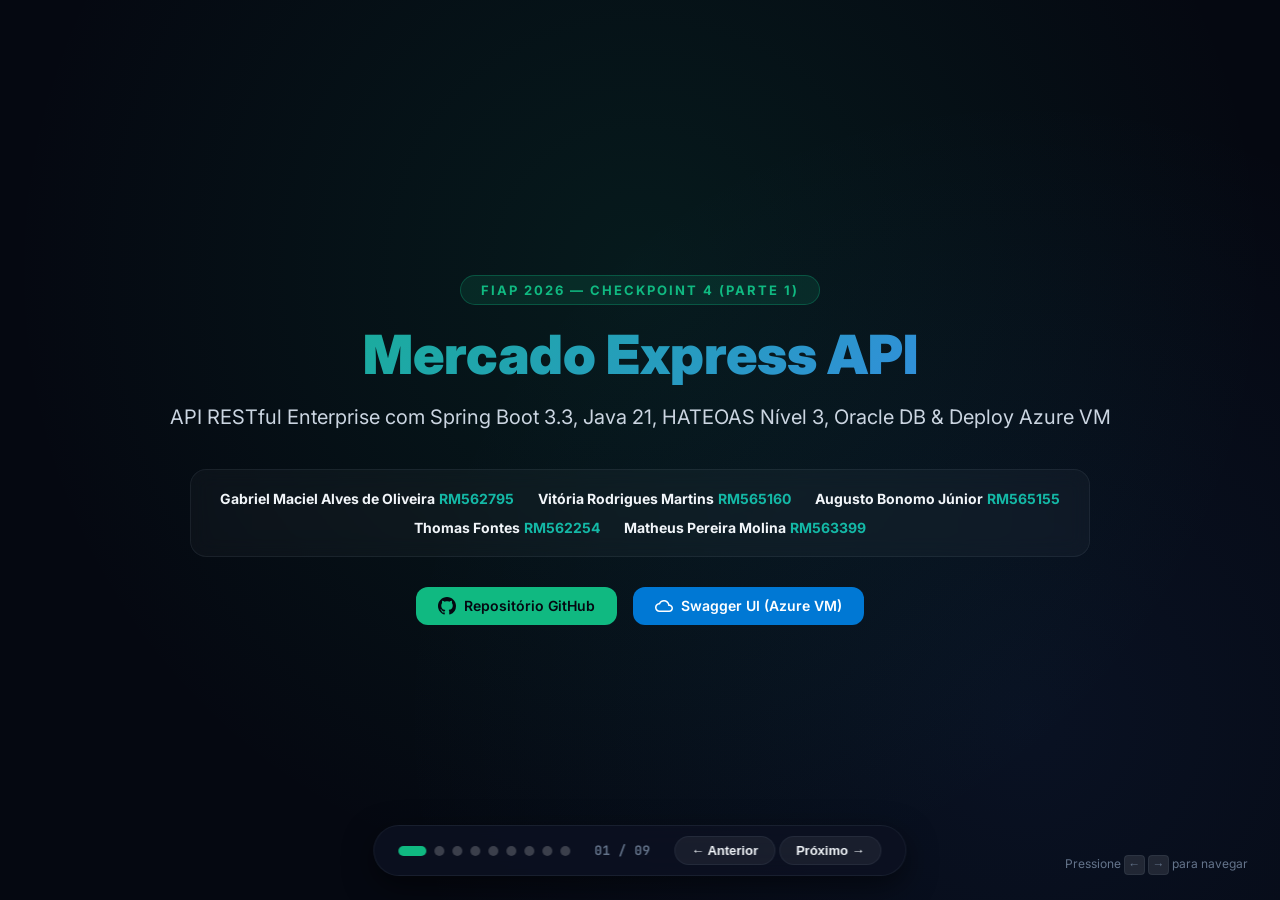
==== apresentacao-cp4.html @ 2fcf2239 "feat: adicionar site de apresentacao interativo em HTML" ====
<!DOCTYPE html>
<html lang="pt-BR">
<head>
  <meta charset="UTF-8">
  <meta name="viewport" content="width=device-width, initial-scale=1.0">
  <title>Mercado Express API — Apresentação Checkpoint 4 FIAP</title>
  <link rel="preconnect" href="https://fonts.googleapis.com">
  <link href="https://fonts.googleapis.com/css2?family=Inter:wght@300;400;500;600;700;800;900&family=JetBrains+Mono:wght@400;500;600&display=swap" rel="stylesheet">
  <style>
    *, *::before, *::after { box-sizing: border-box; margin: 0; padding: 0; }

    :root {
      --bg-primary: #050811;
      --bg-secondary: #0c1122;
      --bg-card: #121a30;
      --bg-code: #070b14;
      --text-primary: #f1f5f9;
      --text-secondary: #cbd5e1;
      --text-muted: #64748b;
      --accent-green: #10b981;
      --accent-teal: #14b8a6;
      --accent-blue: #3b82f6;
      --accent-purple: #a855f7;
      --accent-amber: #f59e0b;
      --accent-red: #ef4444;
      --gradient-brand: linear-gradient(135deg, #10b981, #3b82f6);
      --gradient-azure: linear-gradient(135deg, #0078d4, #00bcf2);
      --gradient-purple: linear-gradient(135deg, #a855f7, #ec4899);
      --border-subtle: rgba(148, 163, 184, 0.1);
      --shadow-glow: 0 0 50px rgba(16, 185, 129, 0.15);
    }

    html, body {
      width: 100%; height: 100%;
      font-family: 'Inter', -apple-system, sans-serif;
      background: var(--bg-primary);
      color: var(--text-primary);
      overflow: hidden;
    }

    .presentation {
      width: 100%; height: 100%;
      position: relative;
    }

    .slide {
      position: absolute;
      inset: 0;
      display: flex;
      flex-direction: column;
      justify-content: center;
      align-items: center;
      padding: 50px 80px;
      opacity: 0;
      transform: translateX(50px);
      transition: opacity 0.5s cubic-bezier(0.4, 0, 0.2, 1), transform 0.5s cubic-bezier(0.4, 0, 0.2, 1);
      pointer-events: none;
      overflow-y: auto;
    }

    .slide.active {
      opacity: 1;
      transform: translateX(0);
      pointer-events: all;
    }

    .slide-inner {
      max-width: 1150px;
      width: 100%;
    }

    /* ===== COVER SLIDE ===== */
    .slide-cover {
      text-align: center;
      background: radial-gradient(circle at 50% 30%, rgba(16, 185, 129, 0.1) 0%, transparent 70%),
                  radial-gradient(circle at 80% 80%, rgba(59, 130, 246, 0.08) 0%, transparent 50%);
    }

    .cover-badge {
      display: inline-block;
      padding: 6px 20px;
      border-radius: 50px;
      background: rgba(16, 185, 129, 0.12);
      border: 1px solid rgba(16, 185, 129, 0.3);
      color: var(--accent-green);
      font-size: 13px;
      font-weight: 700;
      letter-spacing: 2px;
      text-transform: uppercase;
      margin-bottom: 20px;
    }

    .cover-title {
      font-size: 54px;
      font-weight: 900;
      line-height: 1.1;
      background: var(--gradient-brand);
      -webkit-background-clip: text;
      -webkit-text-fill-color: transparent;
      margin-bottom: 16px;
    }

    .cover-subtitle {
      font-size: 20px;
      color: var(--text-secondary);
      font-weight: 400;
      line-height: 1.6;
      margin-bottom: 36px;
    }

    .cover-authors {
      display: flex;
      flex-wrap: wrap;
      justify-content: center;
      gap: 12px 24px;
      max-width: 900px;
      margin: 0 auto 30px auto;
      padding: 20px 28px;
      background: rgba(255, 255, 255, 0.03);
      border: 1px solid var(--border-subtle);
      border-radius: 16px;
      backdrop-filter: blur(10px);
    }

    .cover-author {
      font-size: 14px;
      color: var(--text-muted);
      font-weight: 500;
    }

    .cover-author strong {
      color: var(--text-primary);
    }

    .cover-author span {
      color: var(--accent-teal);
      font-weight: 700;
    }

    .cover-links {
      display: flex;
      justify-content: center;
      gap: 16px;
    }

    .btn-link {
      display: inline-flex;
      align-items: center;
      gap: 8px;
      padding: 10px 22px;
      border-radius: 12px;
      font-size: 14px;
      font-weight: 600;
      text-decoration: none;
      transition: all 0.3s ease;
    }

    .btn-primary {
      background: var(--accent-green);
      color: #050811;
    }

    .btn-primary:hover {
      box-shadow: 0 0 20px rgba(16, 185, 129, 0.4);
      transform: translateY(-2px);
    }

    .btn-azure {
      background: #0078d4;
      color: #fff;
    }

    .btn-azure:hover {
      box-shadow: 0 0 20px rgba(0, 120, 212, 0.4);
      transform: translateY(-2px);
    }

    /* ===== CONTENT SLIDES ===== */
    .section-label {
      font-size: 12px;
      font-weight: 800;
      letter-spacing: 3px;
      text-transform: uppercase;
      color: var(--accent-green);
      margin-bottom: 8px;
    }

    .slide-title {
      font-size: 34px;
      font-weight: 800;
      line-height: 1.2;
      margin-bottom: 24px;
    }

    .highlight-gradient {
      background: var(--gradient-brand);
      -webkit-background-clip: text;
      -webkit-text-fill-color: transparent;
    }

    .highlight-azure {
      background: var(--gradient-azure);
      -webkit-background-clip: text;
      -webkit-text-fill-color: transparent;
    }

    .cards-grid {
      display: grid;
      grid-template-columns: repeat(auto-fit, minmax(300px, 1fr));
      gap: 20px;
    }

    .card {
      background: var(--bg-card);
      border: 1px solid var(--border-subtle);
      border-radius: 16px;
      padding: 24px;
      transition: all 0.3s ease;
    }

    .card:hover {
      border-color: rgba(16, 185, 129, 0.3);
      transform: translateY(-4px);
      box-shadow: 0 10px 30px rgba(0, 0, 0, 0.3);
    }

    .card-icon {
      font-size: 32px;
      margin-bottom: 12px;
    }

    .card-title {
      font-size: 18px;
      font-weight: 700;
      margin-bottom: 8px;
      color: var(--text-primary);
    }

    .card-text {
      font-size: 14px;
      color: var(--text-secondary);
      line-height: 1.6;
    }

    /* Code Blocks */
    .code-container {
      background: var(--bg-code);
      border: 1px solid var(--border-subtle);
      border-radius: 12px;
      padding: 20px;
      font-family: 'JetBrains Mono', monospace;
      font-size: 13px;
      color: #94a3b8;
      overflow-x: auto;
      line-height: 1.6;
    }

    .code-keyword { color: #f43f5e; font-weight: 600; }
    .code-string { color: #10b981; }
    .code-number { color: #f59e0b; }
    .code-property { color: #38bdf8; }

    /* Tables */
    .tech-table {
      width: 100%;
      border-collapse: collapse;
      background: var(--bg-card);
      border-radius: 16px;
      overflow: hidden;
      border: 1px solid var(--border-subtle);
    }

    .tech-table th, .tech-table td {
      padding: 16px 20px;
      text-align: left;
      border-bottom: 1px solid var(--border-subtle);
      font-size: 14px;
    }

    .tech-table th {
      background: rgba(255, 255, 255, 0.04);
      color: var(--accent-green);
      font-weight: 700;
      text-transform: uppercase;
      font-size: 12px;
      letter-spacing: 1px;
    }

    .badge-method {
      padding: 4px 10px;
      border-radius: 6px;
      font-weight: 800;
      font-size: 11px;
      font-family: 'JetBrains Mono', monospace;
    }

    .get { background: rgba(59, 130, 246, 0.2); color: #60a5fa; border: 1px solid rgba(59, 130, 246, 0.4); }
    .post { background: rgba(16, 185, 129, 0.2); color: #34d399; border: 1px solid rgba(16, 185, 129, 0.4); }
    .put { background: rgba(245, 158, 11, 0.2); color: #fbbf24; border: 1px solid rgba(245, 158, 11, 0.4); }
    .patch { background: rgba(168, 85, 247, 0.2); color: #c084fc; border: 1px solid rgba(168, 85, 247, 0.4); }
    .delete { background: rgba(239, 68, 68, 0.2); color: #f87171; border: 1px solid rgba(239, 68, 68, 0.4); }

    /* Images grid */
    .img-grid {
      display: grid;
      grid-template-columns: repeat(auto-fit, minmax(320px, 1fr));
      gap: 16px;
    }

    .img-card {
      background: var(--bg-card);
      border: 1px solid var(--border-subtle);
      border-radius: 12px;
      overflow: hidden;
    }

    .img-card img {
      width: 100%;
      height: 180px;
      object-fit: cover;
      border-bottom: 1px solid var(--border-subtle);
    }

    .img-caption {
      padding: 12px 16px;
      font-size: 13px;
      font-weight: 600;
      color: var(--text-secondary);
    }

    /* Navigation Bar */
    .nav-bar {
      position: absolute;
      bottom: 24px;
      left: 50%;
      transform: translateX(-50%);
      display: flex;
      align-items: center;
      gap: 24px;
      background: rgba(12, 17, 34, 0.85);
      border: 1px solid var(--border-subtle);
      padding: 10px 24px;
      border-radius: 50px;
      backdrop-filter: blur(16px);
      box-shadow: 0 10px 30px rgba(0, 0, 0, 0.5);
      z-index: 100;
    }

    .nav-dots {
      display: flex;
      gap: 8px;
    }

    .nav-dot {
      width: 10px;
      height: 10px;
      border-radius: 50%;
      background: rgba(255, 255, 255, 0.2);
      cursor: pointer;
      transition: all 0.3s ease;
    }

    .nav-dot.active {
      background: var(--accent-green);
      width: 28px;
      border-radius: 10px;
    }

    .nav-counter {
      font-size: 13px;
      font-weight: 700;
      color: var(--text-muted);
      font-family: 'JetBrains Mono', monospace;
    }

    .nav-btn {
      background: rgba(255, 255, 255, 0.06);
      border: 1px solid var(--border-subtle);
      color: var(--text-primary);
      padding: 6px 16px;
      border-radius: 20px;
      font-size: 13px;
      font-weight: 600;
      cursor: pointer;
      transition: all 0.2s ease;
    }

    .nav-btn:hover {
      background: rgba(16, 185, 129, 0.2);
      color: var(--accent-green);
      border-color: rgba(16, 185, 129, 0.4);
    }

    .kbd-hint {
      position: absolute;
      bottom: 28px;
      right: 32px;
      font-size: 12px;
      color: var(--text-muted);
    }

    kbd {
      background: rgba(255, 255, 255, 0.1);
      padding: 2px 6px;
      border-radius: 4px;
      border: 1px solid var(--border-subtle);
      font-family: monospace;
    }
  </style>
</head>
<body>

  <div class="presentation">

    <!-- ========== SLIDE 1: CAPA ========== -->
    <div class="slide slide-cover active">
      <div class="slide-inner">
        <div class="cover-badge">FIAP 2026 — Checkpoint 4 (Parte 1)</div>
        <h1 class="cover-title">Mercado Express API</h1>
        <p class="cover-subtitle">API RESTful Enterprise com Spring Boot 3.3, Java 21, HATEOAS Nível 3, Oracle DB & Deploy Azure VM</p>
        
        <div class="cover-authors">
          <div class="cover-author"><strong>Gabriel Maciel Alves de Oliveira</strong> <span>RM562795</span></div>
          <div class="cover-author"><strong>Vitória Rodrigues Martins</strong> <span>RM565160</span></div>
          <div class="cover-author"><strong>Augusto Bonomo Júnior</strong> <span>RM565155</span></div>
          <div class="cover-author"><strong>Thomas Fontes</strong> <span>RM562254</span></div>
          <div class="cover-author"><strong>Matheus Pereira Molina</strong> <span>RM563399</span></div>
        </div>

        <div class="cover-links">
          <a href="https://github.com/Gabriel-Maciel06/CpJava4.git" target="_blank" class="btn-link btn-primary">
            <svg width="18" height="18" fill="currentColor" viewBox="0 0 24 24"><path d="M12 0C5.37 0 0 5.37 0 12c0 5.31 3.435 9.795 8.205 11.385.6.105.825-.255.825-.57 0-.285-.015-1.23-.015-2.235-3.015.555-3.795-.735-4.035-1.41-.135-.345-.72-1.41-1.23-1.695-.42-.225-1.02-.78-.015-.795.945-.015 1.62.87 1.845 1.23 1.08 1.815 2.805 1.305 3.495.99.105-.78.42-1.305.765-1.605-2.67-.3-5.46-1.335-5.46-5.925 0-1.305.465-2.385 1.23-3.225-.12-.3-.54-1.53.12-3.18 0 0 1.005-.315 3.3 1.23.96-.27 1.98-.405 3-.405s2.04.135 3 .405c2.295-1.56 3.3-1.23 3.3-1.23.66 1.65.24 2.88.12 3.18.765.84 1.23 1.905 1.23 3.225 0 4.605-2.805 5.625-5.475 5.925.435.375.81 1.095.81 2.22 0 1.605-.015 2.895-.015 3.3 0 .315.225.69.825.57A12.02 12.02 0 0024 12c0-6.63-5.37-12-12-12z"/></svg>
            Repositório GitHub
          </a>
          <a href="http://57.156.33.102:8082/swagger-ui.html" target="_blank" class="btn-link btn-azure">
            <svg width="18" height="18" fill="currentColor" viewBox="0 0 24 24"><path d="M19.35 10.04C18.67 6.59 15.64 4 12 4 9.11 4 6.6 5.64 5.35 8.04 2.34 8.36 0 10.91 0 14c0 3.31 2.69 6 6 6h13c2.76 0 5-2.24 5-5 0-2.64-2.05-4.78-4.65-4.96zM19 18H6c-2.21 0-4-1.79-4-4 0-2.05 1.53-3.76 3.56-3.97l1.07-.11.5-.95C8.08 7.14 9.94 6 12 6c2.62 0 4.88 1.86 5.39 4.43l.3 1.5 1.53.11c1.56.1 2.78 1.41 2.78 2.96 0 1.65-1.35 3-3 3z"/></svg>
            Swagger UI (Azure VM)
          </a>
        </div>
      </div>
    </div>

    <!-- ========== SLIDE 2: VISÃO GERAL ========== -->
    <div class="slide">
      <div class="slide-inner">
        <div class="section-label">01 // ESCOPO DO PROJETO</div>
        <h2 class="slide-title">Visão Geral & Requisitos <span class="highlight-gradient">Mercado Express</span></h2>
        <div class="cards-grid">
          <div class="card">
            <div class="card-icon">🛒</div>
            <div class="card-title">Domínio de Negócio</div>
            <div class="card-text">API completa de gestão de estoque para redes de mercado express de conveniência (produtos de limpeza, hortifruti, vestuário, brinquedos e alimentos).</div>
          </div>
          <div class="card">
            <div class="card-icon">⚡</div>
            <div class="card-title">Porta Obrigatória & Servidor</div>
            <div class="card-text">Servidor web Tomcat configurado na porta <strong>8082</strong> (<span class="inline-code">server.port=8082</span>) atendendo todas as chamadas HTTP.</div>
          </div>
          <div class="card">
            <div class="card-icon">🎯</div>
            <div class="card-title">Operações CRUD Completas</div>
            <div class="card-text">Endpoints em <span class="inline-code">/mercado</span> contemplando todas as operações: Create (POST), Read (GET), Update (PUT/PATCH) e Delete (DELETE).</div>
          </div>
        </div>
      </div>
    </div>

    <!-- ========== SLIDE 3: TECNOLOGIAS ========== -->
    <div class="slide">
      <div class="slide-inner">
        <div class="section-label">02 // STACK TECNOLÓGICA</div>
        <h2 class="slide-title">Ecossistema Spring & <span class="highlight-gradient">Engenharia Java 21</span></h2>
        <table class="tech-table">
          <thead>
            <tr>
              <th>Tecnologia / Framework</th>
              <th>Versão</th>
              <th>Papel na Arquitetura</th>
            </tr>
          </thead>
          <tbody>
            <tr>
              <td><strong>Java LTS</strong></td>
              <td><span class="badge-method get">21.0</span></td>
              <td>Linguagem base com recursos modernos de produtividade.</td>
            </tr>
            <tr>
              <td><strong>Spring Boot (Maven)</strong></td>
              <td><span class="badge-method post">3.3.4</span></td>
              <td>Framework base para rápida inicialização de microsserviços.</td>
            </tr>
            <tr>
              <td><strong>Spring HATEOAS</strong></td>
              <td><span class="badge-method put">RepresentationModel</span></td>
              <td>Suporte a Hipermídia e Nível 3 de Maturidade RESTful.</td>
            </tr>
            <tr>
              <td><strong>Lombok</strong></td>
              <td><span class="badge-method patch">1.18.46</span></td>
              <td>Injeção declarativa de Getters, Setters, Builders e Construtores.</td>
            </tr>
            <tr>
              <td><strong>Oracle Data JPA / H2</strong></td>
              <td><span class="badge-method get">OJDBC11</span></td>
              <td>Mapeamento objeto-relacional com fallback transparente para H2.</td>
            </tr>
            <tr>
              <td><strong>OpenAPI / Swagger UI</strong></td>
              <td><span class="badge-method delete">v3.0</span></td>
              <td>Documentação interativa e testes de endpoints no navegador.</td>
            </tr>
          </tbody>
        </table>
      </div>
    </div>

    <!-- ========== SLIDE 4: HATEOAS MATURIDADE NÍVEL 3 ========== -->
    <div class="slide">
      <div class="slide-inner">
        <div class="section-label">03 // MATURIDADE REST</div>
        <h2 class="slide-title">HATEOAS Nível 3 com <span class="highlight-gradient">MercadoModelAssembler</span></h2>
        <div class="cards-grid">
          <div class="card">
            <div class="card-icon">🏛️</div>
            <div class="card-title">Arquitetura Limpa (Clean Code)</div>
            <div class="card-text">A lógica de geração dos links hipermídia foi 100% desacoplada da camada de serviço e isolada na classe dedicada <span class="inline-code">MercadoModelAssembler</span>.</div>
          </div>
          <div class="card">
            <div class="card-icon">🔗</div>
            <div class="card-title">Hiperlinks Dinâmicos (_links)</div>
            <div class="card-text">Cada produto retornado contém os links RESTful: <span class="inline-code">self</span>, <span class="inline-code">todos-produtos</span>, <span class="inline-code">atualizar</span>, <span class="inline-code">atualizar-parcial</span> e <span class="inline-code">deletar</span>.</div>
          </div>
        </div>
      </div>
    </div>

    <!-- ========== SLIDE 5: MODELO E BANCO ORACLE ========== -->
    <div class="slide">
      <div class="slide-inner">
        <div class="section-label">04 // PERSISTÊNCIA DE DADOS</div>
        <h2 class="slide-title">Tabela Oracle <span class="highlight-gradient">TDS_TB_MERCADO</span></h2>
        <div class="code-container">
<span class="code-keyword">CREATE TABLE</span> TDS_TB_MERCADO (
    ID <span class="code-keyword">NUMBER</span>(19) <span class="code-keyword">DEFAULT</span> SQ_TDS_MERCADO.NEXTVAL <span class="code-keyword">PRIMARY KEY</span>,
    NOME <span class="code-keyword">VARCHAR2</span>(100) <span class="code-keyword">NOT NULL</span>,
    TIPO <span class="code-keyword">VARCHAR2</span>(50) <span class="code-keyword">NOT NULL</span>,   <span class="code-string">-- Ex: Limpeza, Alimentos, Vestuário, Brinquedos</span>
    SETOR <span class="code-keyword">VARCHAR2</span>(50) <span class="code-keyword">NOT NULL</span>,  <span class="code-string">-- Ex: Higiene e Limpeza, Hortifruti, Bazar</span>
    TAMANHO <span class="code-keyword">VARCHAR2</span>(30) <span class="code-keyword">NOT NULL</span>,<span class="code-string">-- Ex: 500ml, 1kg, Grande, Único</span>
    PRECO <span class="code-keyword">NUMBER</span>(10, 2) <span class="code-keyword">NOT NULL</span>,
    <span class="code-keyword">CONSTRAINT</span> CK_PRECO_POSITIVO <span class="code-keyword">CHECK</span> (PRECO > 0)
);
        </div>
      </div>
    </div>

    <!-- ========== SLIDE 6: ENDPOINTS CRUD ========== -->
    <div class="slide">
      <div class="slide-inner">
        <div class="section-label">05 // ENDPOINTS HTTP</div>
        <h2 class="slide-title">Mapeamento de Rotas <span class="highlight-gradient">CRUD (/mercado)</span></h2>
        <table class="tech-table">
          <thead>
            <tr>
              <th>Verbo</th>
              <th>Endpoint</th>
              <th>Status Code</th>
              <th>Descrição do Recurso</th>
            </tr>
          </thead>
          <tbody>
            <tr>
              <td><span class="badge-method get">GET</span></td>
              <td><span class="inline-code">/mercado</span></td>
              <td><span class="code-number">200 OK</span></td>
              <td>Lista todos os produtos com links HATEOAS (filtro opcional <span class="inline-code">?tipo=...</span>).</td>
            </tr>
            <tr>
              <td><span class="badge-method get">GET</span></td>
              <td><span class="inline-code">/mercado/{id}</span></td>
              <td><span class="code-number">200 OK</span></td>
              <td>Consulta produto por ID no banco de dados.</td>
            </tr>
            <tr>
              <td><span class="badge-method post">POST</span></td>
              <td><span class="inline-code">/mercado</span></td>
              <td><span class="code-number">201 Created</span></td>
              <td>Cadastra novo produto e retorna Header <span class="inline-code">Location</span>.</td>
            </tr>
            <tr>
              <td><span class="badge-method put">PUT</span></td>
              <td><span class="inline-code">/mercado/{id}</span></td>
              <td><span class="code-number">200 OK</span></td>
              <td>Atualização completa de todos os atributos.</td>
            </tr>
            <tr>
              <td><span class="badge-method patch">PATCH</span></td>
              <td><span class="inline-code">/mercado/{id}</span></td>
              <td><span class="code-number">200 OK</span></td>
              <td>Atualização parcial pontual de campos como preço.</td>
            </tr>
            <tr>
              <td><span class="badge-method delete">DELETE</span></td>
              <td><span class="inline-code">/mercado/{id}</span></td>
              <td><span class="code-number">204 No Content</span></td>
              <td>Remove produto por ID no banco Oracle.</td>
            </tr>
          </tbody>
        </table>
      </div>
    </div>

    <!-- ========== SLIDE 7: DEPLOY AZURE VM & DOCKER ========== -->
    <div class="slide">
      <div class="slide-inner">
        <div class="section-label">06 // CLOUD & DEPLOY</div>
        <h2 class="slide-title">Conteinerização & <span class="highlight-azure">Azure Virtual Machine</span></h2>
        <div class="cards-grid">
          <div class="card">
            <div class="card-icon">☁️</div>
            <div class="card-title">VM Azure (AlmaLinux 10)</div>
            <div class="card-text">Instância <span class="inline-code">vm-linux-free</span> implantada no IP público <strong>57.156.33.102</strong> na região <span class="inline-code">chilecentral</span>.</div>
          </div>
          <div class="card">
            <div class="card-icon">🐳</div>
            <div class="card-title">Docker Multi-Stage</div>
            <div class="card-text">Build otimizado isolando o empacotamento Maven do ambiente de execução minimalista Java 21 JRE.</div>
          </div>
          <div class="card">
            <div class="card-icon">🌐</div>
            <div class="card-title">Acesso em Produção</div>
            <div class="card-text">Swagger UI disponível ao vivo no link público: <br><a href="http://57.156.33.102:8082/swagger-ui.html" target="_blank" style="color:var(--accent-teal)">http://57.156.33.102:8082/swagger-ui.html</a></div>
          </div>
        </div>
      </div>
    </div>

    <!-- ========== SLIDE 8: EVIDÊNCIAS DE TESTES ========== -->
    <div class="slide">
      <div class="slide-inner">
        <div class="section-label">07 // EVIDÊNCIAS DE TESTES</div>
        <h2 class="slide-title">Validação Real dos <span class="highlight-gradient">Endpoints (Swagger UI)</span></h2>
        <div class="img-grid">
          <div class="img-card">
            <img src="docs/images/swagger_post_201.png" alt="POST 201 Created">
            <div class="img-caption">1. POST /mercado — 201 Created & Header Location</div>
          </div>
          <div class="img-card">
            <img src="docs/images/swagger_get_hateoas.png" alt="GET HATEOAS">
            <div class="img-caption">2. JSON Response com Links HATEOAS (_links)</div>
          </div>
          <div class="img-card">
            <img src="docs/images/swagger_delete_204.png" alt="DELETE 204 No Content">
            <div class="img-caption">3. DELETE /mercado/{id} — 204 No Content</div>
          </div>
        </div>
      </div>
    </div>

    <!-- ========== SLIDE 9: CONCLUSÃO ========== -->
    <div class="slide">
      <div class="slide-inner" style="text-align:center">
        <div class="section-label">08 // CONCLUSÃO</div>
        <h2 class="slide-title">Projeto Concluído com <span class="highlight-gradient">100% de Conformidade</span></h2>
        <div class="cards-grid" style="margin-bottom:30px">
          <div class="card">
            <div class="card-icon">📦</div>
            <div class="card-title">Pacote de Submissão</div>
            <div class="card-text">Arquivo <span class="inline-code">562795 - Gabriel Maciel Alves de Oliveira - Checkpoint 4.zip</span> gerado na Área de Trabalho.</div>
          </div>
          <div class="card">
            <div class="card-icon">🚀</div>
            <div class="card-title">Repositório GitHub</div>
            <div class="card-text">Código-fonte commitado e sincronizado no repositório público: <a href="https://github.com/Gabriel-Maciel06/CpJava4.git" target="_blank" style="color:var(--accent-green)">CpJava4.git</a></div>
          </div>
        </div>
        <a href="http://57.156.33.102:8082/swagger-ui.html" target="_blank" class="btn-link btn-primary" style="font-size:16px; padding:14px 32px">
          🚀 Acessar Swagger UI na Nuvem Azure
        </a>
      </div>
    </div>

  </div>

  <!-- Navigation -->
  <div class="nav-bar">
    <div class="nav-dots" id="navDots"></div>
    <div class="nav-counter" id="navCounter">01 / 09</div>
    <div class="nav-buttons">
      <button class="nav-btn" id="prevBtn" onclick="changeSlide(-1)">← Anterior</button>
      <button class="nav-btn" id="nextBtn" onclick="changeSlide(1)">Próximo →</button>
    </div>
  </div>
  <div class="kbd-hint">Pressione <kbd>←</kbd> <kbd>→</kbd> para navegar</div>

  <script>
    const slides = document.querySelectorAll('.slide');
    const totalSlides = slides.length;
    let currentSlide = 0;

    const dotsContainer = document.getElementById('navDots');
    for (let i = 0; i < totalSlides; i++) {
      const dot = document.createElement('div');
      dot.className = 'nav-dot' + (i === 0 ? ' active' : '');
      dot.onclick = () => goToSlide(i);
      dotsContainer.appendChild(dot);
    }

    function updateSlide() {
      slides.forEach((s, i) => s.classList.toggle('active', i === currentSlide));
      document.querySelectorAll('.nav-dot').forEach((d, i) => d.classList.toggle('active', i === currentSlide));
      document.getElementById('navCounter').textContent = String(currentSlide + 1).padStart(2, '0') + ' / ' + String(totalSlides).padStart(2, '0');
    }

    function changeSlide(dir) {
      currentSlide = Math.max(0, Math.min(totalSlides - 1, currentSlide + dir));
      updateSlide();
    }

    function goToSlide(index) {
      currentSlide = index;
      updateSlide();
    }

    document.addEventListener('keydown', e => {
      if (e.key === 'ArrowRight' || e.key === ' ') { e.preventDefault(); changeSlide(1); }
      if (e.key === 'ArrowLeft') { e.preventDefault(); changeSlide(-1); }
    });

    let touchStartX = 0;
    document.addEventListener('touchstart', e => touchStartX = e.touches[0].clientX);
    document.addEventListener('touchend', e => {
      const diff = touchStartX - e.changedTouches[0].clientX;
      if (Math.abs(diff) > 50) changeSlide(diff > 0 ? 1 : -1);
    });
  </script>
</body>
</html>
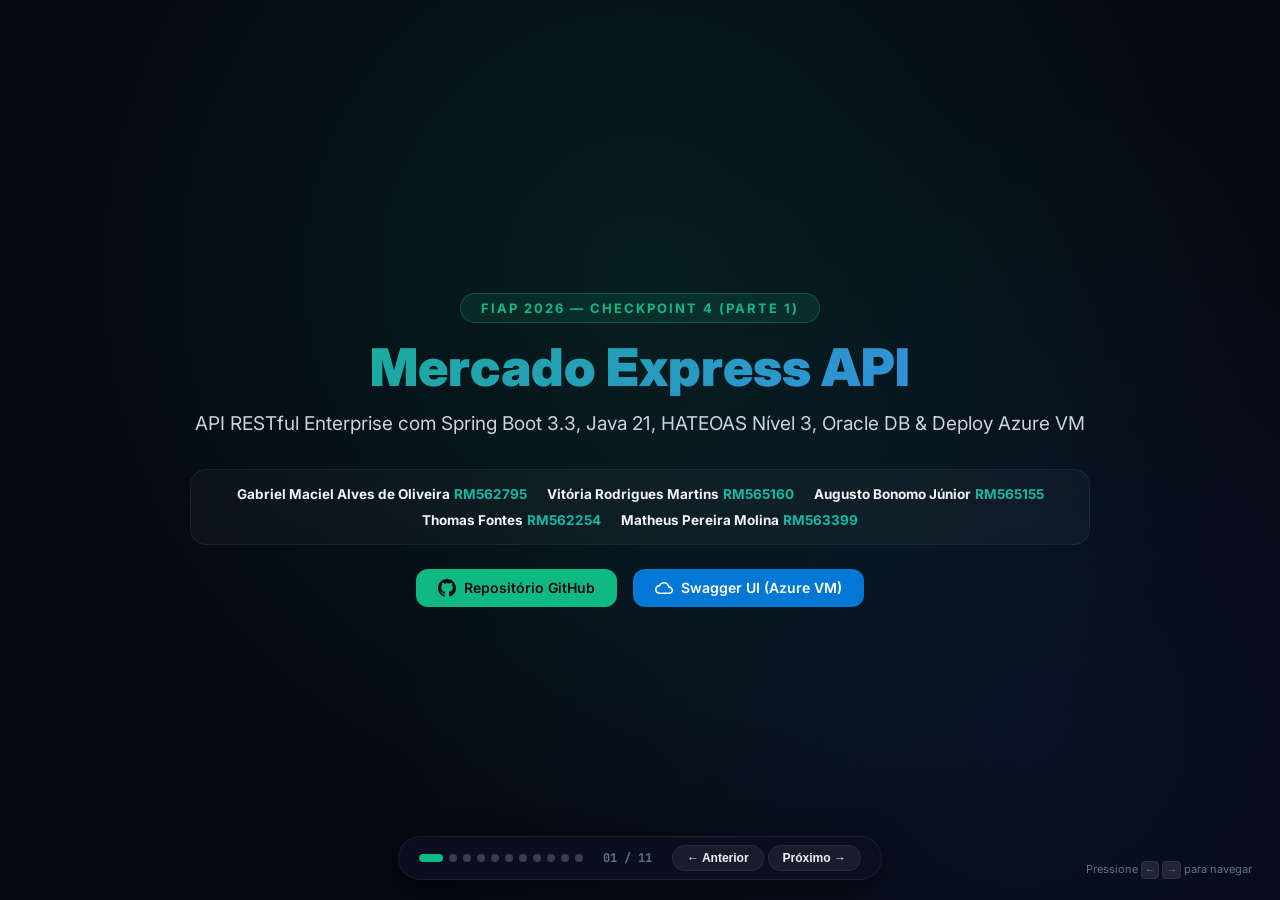
==== commit 06854c99: "docs: atualizar slides com apresentacao detalhada camada por camada" ====
--- a/apresentacao-cp4.html
+++ b/apresentacao-cp4.html
@@ -50,10 +50,10 @@
       flex-direction: column;
       justify-content: center;
       align-items: center;
-      padding: 50px 80px;
+      padding: 40px 60px;
       opacity: 0;
       transform: translateX(50px);
-      transition: opacity 0.5s cubic-bezier(0.4, 0, 0.2, 1), transform 0.5s cubic-bezier(0.4, 0, 0.2, 1);
+      transition: opacity 0.4s cubic-bezier(0.4, 0, 0.2, 1), transform 0.4s cubic-bezier(0.4, 0, 0.2, 1);
       pointer-events: none;
       overflow-y: auto;
     }
@@ -72,7 +72,7 @@
     /* ===== COVER SLIDE ===== */
     .slide-cover {
       text-align: center;
-      background: radial-gradient(circle at 50% 30%, rgba(16, 185, 129, 0.1) 0%, transparent 70%),
+      background: radial-gradient(circle at 50% 30%, rgba(16, 185, 129, 0.12) 0%, transparent 70%),
                   radial-gradient(circle at 80% 80%, rgba(59, 130, 246, 0.08) 0%, transparent 50%);
     }
 
@@ -87,35 +87,35 @@
       font-weight: 700;
       letter-spacing: 2px;
       text-transform: uppercase;
-      margin-bottom: 20px;
+      margin-bottom: 16px;
     }
 
     .cover-title {
-      font-size: 54px;
+      font-size: 52px;
       font-weight: 900;
       line-height: 1.1;
       background: var(--gradient-brand);
       -webkit-background-clip: text;
       -webkit-text-fill-color: transparent;
-      margin-bottom: 16px;
+      margin-bottom: 14px;
     }
 
     .cover-subtitle {
-      font-size: 20px;
+      font-size: 19px;
       color: var(--text-secondary);
       font-weight: 400;
-      line-height: 1.6;
-      margin-bottom: 36px;
+      line-height: 1.5;
+      margin-bottom: 30px;
     }
 
     .cover-authors {
       display: flex;
       flex-wrap: wrap;
       justify-content: center;
-      gap: 12px 24px;
+      gap: 10px 20px;
       max-width: 900px;
-      margin: 0 auto 30px auto;
-      padding: 20px 28px;
+      margin: 0 auto 24px auto;
+      padding: 16px 24px;
       background: rgba(255, 255, 255, 0.03);
       border: 1px solid var(--border-subtle);
       border-radius: 16px;
@@ -123,7 +123,7 @@
     }
 
     .cover-author {
-      font-size: 14px;
+      font-size: 13.5px;
       color: var(--text-muted);
       font-weight: 500;
     }
@@ -182,14 +182,14 @@
       letter-spacing: 3px;
       text-transform: uppercase;
       color: var(--accent-green);
-      margin-bottom: 8px;
+      margin-bottom: 6px;
     }
 
     .slide-title {
-      font-size: 34px;
+      font-size: 32px;
       font-weight: 800;
       line-height: 1.2;
-      margin-bottom: 24px;
+      margin-bottom: 20px;
     }
 
     .highlight-gradient {
@@ -204,42 +204,97 @@
       -webkit-text-fill-color: transparent;
     }
 
+    .highlight-purple {
+      background: var(--gradient-purple);
+      -webkit-background-clip: text;
+      -webkit-text-fill-color: transparent;
+    }
+
     .cards-grid {
       display: grid;
       grid-template-columns: repeat(auto-fit, minmax(300px, 1fr));
-      gap: 20px;
+      gap: 16px;
     }
 
     .card {
       background: var(--bg-card);
       border: 1px solid var(--border-subtle);
-      border-radius: 16px;
-      padding: 24px;
+      border-radius: 14px;
+      padding: 20px;
       transition: all 0.3s ease;
     }
 
     .card:hover {
       border-color: rgba(16, 185, 129, 0.3);
-      transform: translateY(-4px);
+      transform: translateY(-3px);
       box-shadow: 0 10px 30px rgba(0, 0, 0, 0.3);
     }
 
     .card-icon {
-      font-size: 32px;
-      margin-bottom: 12px;
+      font-size: 28px;
+      margin-bottom: 10px;
     }
 
     .card-title {
-      font-size: 18px;
+      font-size: 17px;
       font-weight: 700;
-      margin-bottom: 8px;
+      margin-bottom: 6px;
       color: var(--text-primary);
     }
 
     .card-text {
-      font-size: 14px;
+      font-size: 13.5px;
       color: var(--text-secondary);
       line-height: 1.6;
+    }
+
+    /* Flow Box & Architecture Steps */
+    .flow-diagram {
+      background: var(--bg-code);
+      border: 1px solid var(--border-subtle);
+      border-radius: 14px;
+      padding: 20px;
+      font-family: 'JetBrains Mono', monospace;
+      font-size: 12.5px;
+      line-height: 1.5;
+      color: #94a3b8;
+      overflow-x: auto;
+    }
+
+    .flow-step-banner {
+      display: flex;
+      align-items: center;
+      gap: 16px;
+      background: rgba(16, 185, 129, 0.08);
+      border: 1px solid rgba(16, 185, 129, 0.25);
+      border-radius: 12px;
+      padding: 14px 20px;
+      margin-bottom: 20px;
+    }
+
+    .step-number-badge {
+      background: var(--accent-green);
+      color: #050811;
+      font-weight: 900;
+      font-size: 16px;
+      width: 38px;
+      height: 38px;
+      border-radius: 10px;
+      display: flex;
+      align-items: center;
+      justify-content: center;
+      flex-shrink: 0;
+    }
+
+    .step-banner-info h3 {
+      font-size: 16px;
+      font-weight: 800;
+      color: var(--text-primary);
+    }
+
+    .step-banner-info p {
+      font-size: 13px;
+      color: var(--text-secondary);
     }
 
     /* Code Blocks */
@@ -247,34 +302,36 @@
       background: var(--bg-code);
       border: 1px solid var(--border-subtle);
       border-radius: 12px;
-      padding: 20px;
+      padding: 18px;
       font-family: 'JetBrains Mono', monospace;
-      font-size: 13px;
+      font-size: 12.5px;
       color: #94a3b8;
       overflow-x: auto;
-      line-height: 1.6;
+      line-height: 1.5;
     }
 
     .code-keyword { color: #f43f5e; font-weight: 600; }
     .code-string { color: #10b981; }
     .code-number { color: #f59e0b; }
     .code-property { color: #38bdf8; }
+    .code-comment { color: #64748b; font-style: italic; }
+    .code-annotation { color: #c084fc; font-weight: 600; }
 
     /* Tables */
     .tech-table {
       width: 100%;
       border-collapse: collapse;
       background: var(--bg-card);
-      border-radius: 16px;
+      border-radius: 14px;
       overflow: hidden;
       border: 1px solid var(--border-subtle);
     }
 
     .tech-table th, .tech-table td {
-      padding: 16px 20px;
+      padding: 14px 18px;
       text-align: left;
       border-bottom: 1px solid var(--border-subtle);
-      font-size: 14px;
+      font-size: 13.5px;
     }
 
     .tech-table th {
@@ -282,7 +339,7 @@
       color: var(--accent-green);
       font-weight: 700;
       text-transform: uppercase;
-      font-size: 12px;
+      font-size: 11px;
       letter-spacing: 1px;
     }
 
@@ -303,7 +360,7 @@
     /* Images grid */
     .img-grid {
       display: grid;
-      grid-template-columns: repeat(auto-fit, minmax(320px, 1fr));
+      grid-template-columns: repeat(auto-fit, minmax(300px, 1fr));
       gap: 16px;
     }
 
@@ -316,14 +373,14 @@
 
     .img-card img {
       width: 100%;
-      height: 180px;
+      height: 160px;
       object-fit: cover;
       border-bottom: 1px solid var(--border-subtle);
     }
 
     .img-caption {
-      padding: 12px 16px;
-      font-size: 13px;
+      padding: 10px 14px;
+      font-size: 12.5px;
       font-weight: 600;
       color: var(--text-secondary);
     }
@@ -331,15 +388,15 @@
     /* Navigation Bar */
     .nav-bar {
       position: absolute;
-      bottom: 24px;
+      bottom: 20px;
       left: 50%;
       transform: translateX(-50%);
       display: flex;
       align-items: center;
-      gap: 24px;
-      background: rgba(12, 17, 34, 0.85);
+      gap: 20px;
+      background: rgba(12, 17, 34, 0.88);
       border: 1px solid var(--border-subtle);
-      padding: 10px 24px;
+      padding: 8px 20px;
       border-radius: 50px;
       backdrop-filter: blur(16px);
       box-shadow: 0 10px 30px rgba(0, 0, 0, 0.5);
@@ -348,12 +405,12 @@
 
     .nav-dots {
       display: flex;
-      gap: 8px;
+      gap: 6px;
     }
 
     .nav-dot {
-      width: 10px;
-      height: 10px;
+      width: 8px;
+      height: 8px;
       border-radius: 50%;
       background: rgba(255, 255, 255, 0.2);
       cursor: pointer;
@@ -362,12 +419,12 @@
 
     .nav-dot.active {
       background: var(--accent-green);
-      width: 28px;
+      width: 24px;
       border-radius: 10px;
     }
 
     .nav-counter {
-      font-size: 13px;
+      font-size: 12px;
       font-weight: 700;
       color: var(--text-muted);
       font-family: 'JetBrains Mono', monospace;
@@ -377,9 +434,9 @@
       background: rgba(255, 255, 255, 0.06);
       border: 1px solid var(--border-subtle);
       color: var(--text-primary);
-      padding: 6px 16px;
+      padding: 5px 14px;
       border-radius: 20px;
-      font-size: 13px;
+      font-size: 12px;
       font-weight: 600;
       cursor: pointer;
       transition: all 0.2s ease;
@@ -393,18 +450,27 @@
 
     .kbd-hint {
       position: absolute;
-      bottom: 28px;
-      right: 32px;
-      font-size: 12px;
+      bottom: 24px;
+      right: 28px;
+      font-size: 11px;
       color: var(--text-muted);
     }
 
     kbd {
       background: rgba(255, 255, 255, 0.1);
-      padding: 2px 6px;
+      padding: 2px 5px;
       border-radius: 4px;
       border: 1px solid var(--border-subtle);
       font-family: monospace;
+    }
+
+    .inline-code {
+      background: rgba(255, 255, 255, 0.08);
+      color: var(--accent-teal);
+      padding: 2px 6px;
+      border-radius: 4px;
+      font-family: 'JetBrains Mono', monospace;
+      font-size: 12px;
     }
   </style>
 </head>
@@ -449,197 +515,255 @@
           <div class="card">
             <div class="card-icon">🛒</div>
             <div class="card-title">Domínio de Negócio</div>
-            <div class="card-text">API completa de gestão de estoque para redes de mercado express de conveniência (produtos de limpeza, hortifruti, vestuário, brinquedos e alimentos).</div>
+            <div class="card-text">API completa para redes de mercado express (produtos de limpeza, hortifruti, vestuário, brinquedos e alimentos).</div>
           </div>
           <div class="card">
             <div class="card-icon">⚡</div>
-            <div class="card-title">Porta Obrigatória & Servidor</div>
-            <div class="card-text">Servidor web Tomcat configurado na porta <strong>8082</strong> (<span class="inline-code">server.port=8082</span>) atendendo todas as chamadas HTTP.</div>
+            <div class="card-title">Porta 8082 & Lombok</div>
+            <div class="card-text">Execução em <span class="inline-code">server.port=8082</span> e Lombok 1.18.46 nativo no Maven eliminando código boilerplate.</div>
           </div>
           <div class="card">
             <div class="card-icon">🎯</div>
-            <div class="card-title">Operações CRUD Completas</div>
-            <div class="card-text">Endpoints em <span class="inline-code">/mercado</span> contemplando todas as operações: Create (POST), Read (GET), Update (PUT/PATCH) e Delete (DELETE).</div>
-          </div>
-        </div>
-      </div>
-    </div>
-
-    <!-- ========== SLIDE 3: TECNOLOGIAS ========== -->
-    <div class="slide">
-      <div class="slide-inner">
-        <div class="section-label">02 // STACK TECNOLÓGICA</div>
-        <h2 class="slide-title">Ecossistema Spring & <span class="highlight-gradient">Engenharia Java 21</span></h2>
-        <table class="tech-table">
-          <thead>
-            <tr>
-              <th>Tecnologia / Framework</th>
-              <th>Versão</th>
-              <th>Papel na Arquitetura</th>
-            </tr>
-          </thead>
-          <tbody>
-            <tr>
-              <td><strong>Java LTS</strong></td>
-              <td><span class="badge-method get">21.0</span></td>
-              <td>Linguagem base com recursos modernos de produtividade.</td>
-            </tr>
-            <tr>
-              <td><strong>Spring Boot (Maven)</strong></td>
-              <td><span class="badge-method post">3.3.4</span></td>
-              <td>Framework base para rápida inicialização de microsserviços.</td>
-            </tr>
-            <tr>
-              <td><strong>Spring HATEOAS</strong></td>
-              <td><span class="badge-method put">RepresentationModel</span></td>
-              <td>Suporte a Hipermídia e Nível 3 de Maturidade RESTful.</td>
-            </tr>
-            <tr>
-              <td><strong>Lombok</strong></td>
-              <td><span class="badge-method patch">1.18.46</span></td>
-              <td>Injeção declarativa de Getters, Setters, Builders e Construtores.</td>
-            </tr>
-            <tr>
-              <td><strong>Oracle Data JPA / H2</strong></td>
-              <td><span class="badge-method get">OJDBC11</span></td>
-              <td>Mapeamento objeto-relacional com fallback transparente para H2.</td>
-            </tr>
-            <tr>
-              <td><strong>OpenAPI / Swagger UI</strong></td>
-              <td><span class="badge-method delete">v3.0</span></td>
-              <td>Documentação interativa e testes de endpoints no navegador.</td>
-            </tr>
-          </tbody>
-        </table>
-      </div>
-    </div>
-
-    <!-- ========== SLIDE 4: HATEOAS MATURIDADE NÍVEL 3 ========== -->
-    <div class="slide">
-      <div class="slide-inner">
-        <div class="section-label">03 // MATURIDADE REST</div>
-        <h2 class="slide-title">HATEOAS Nível 3 com <span class="highlight-gradient">MercadoModelAssembler</span></h2>
-        <div class="cards-grid">
-          <div class="card">
-            <div class="card-icon">🏛️</div>
-            <div class="card-title">Arquitetura Limpa (Clean Code)</div>
-            <div class="card-text">A lógica de geração dos links hipermídia foi 100% desacoplada da camada de serviço e isolada na classe dedicada <span class="inline-code">MercadoModelAssembler</span>.</div>
-          </div>
-          <div class="card">
-            <div class="card-icon">🔗</div>
-            <div class="card-title">Hiperlinks Dinâmicos (_links)</div>
-            <div class="card-text">Cada produto retornado contém os links RESTful: <span class="inline-code">self</span>, <span class="inline-code">todos-produtos</span>, <span class="inline-code">atualizar</span>, <span class="inline-code">atualizar-parcial</span> e <span class="inline-code">deletar</span>.</div>
-          </div>
-        </div>
-      </div>
-    </div>
-
-    <!-- ========== SLIDE 5: MODELO E BANCO ORACLE ========== -->
-    <div class="slide">
-      <div class="slide-inner">
-        <div class="section-label">04 // PERSISTÊNCIA DE DADOS</div>
-        <h2 class="slide-title">Tabela Oracle <span class="highlight-gradient">TDS_TB_MERCADO</span></h2>
+            <div class="card-title">Maturidade REST Nível 3</div>
+            <div class="card-text">HATEOAS completo desacoplado via <span class="inline-code">MercadoModelAssembler</span> com navegação hipermídia dinânica.</div>
+          </div>
+        </div>
+      </div>
+    </div>
+
+    <!-- ========== SLIDE 3: FLUXO COMPLETO DA ARQUITETURA ========== -->
+    <div class="slide">
+      <div class="slide-inner">
+        <div class="section-label">02 // FLUXO DA ARQUITETURA</div>
+        <h2 class="slide-title">Jornada de uma Requisição <span class="highlight-gradient">Passo a Passo</span></h2>
+        <div class="flow-diagram">
+[ Cliente / Browser / Postman ]
+               │
+               ▼  (1. HTTP POST /mercado na Porta 8082)
+┌─────────────────────────────────────────────────────────┐
+│ 2. MercadoController (@RestController)                 │  <-- Recebe o JSON, dispara @Valid
+└──────────────────────────┬──────────────────────────────┘
+                           │ 
+                           ▼  (Passa o MercadoRequestDto)
+┌─────────────────────────────────────────────────────────┐
+│ 3. MercadoService (@Service)                            │  <-- Regras de Negócio & @Transactional
+└──────────────────────────┬──────────────────────────────┘
+                           │ 
+                           ▼  (Converte DTO -> Entity Mercado)
+┌─────────────────────────────────────────────────────────┐
+│ 4. MercadoRepository (Spring Data JPA)                   │  <-- Executa SQL na tabela Oracle
+└──────────────────────────┬──────────────────────────────┘
+                           │ 
+                           ▼  (Retorna a Entidade com ID gerado pela Sequence)
+┌─────────────────────────────────────────────────────────┐
+│ 5. MercadoModelAssembler (Spring HATEOAS)               │  <-- Injeta a coleção de _links HATEOAS
+└──────────────────────────┬──────────────────────────────┘
+                           │ 
+                           ▼  (Retorna MercadoResponseDto com _links)
+[ 6. Resposta HTTP 201 Created + Header Location ]
+        </div>
+      </div>
+    </div>
+
+    <!-- ========== SLIDE 4: PASSO 1 - REQUISIÇÃO HTTP ========== -->
+    <div class="slide">
+      <div class="slide-inner">
+        <div class="section-label">03 // CAMADA 1 — REQUISIÇÃO HTTP</div>
+        <div class="flow-step-banner">
+          <div class="step-number-badge">1</div>
+          <div class="step-banner-info">
+            <h3>O Cliente Envia o JSON (HTTP POST /mercado)</h3>
+            <p>O cliente faz uma chamada para cadastrar um novo produto no servidor Tomcat na porta 8082.</p>
+          </div>
+        </div>
         <div class="code-container">
-<span class="code-keyword">CREATE TABLE</span> TDS_TB_MERCADO (
-    ID <span class="code-keyword">NUMBER</span>(19) <span class="code-keyword">DEFAULT</span> SQ_TDS_MERCADO.NEXTVAL <span class="code-keyword">PRIMARY KEY</span>,
-    NOME <span class="code-keyword">VARCHAR2</span>(100) <span class="code-keyword">NOT NULL</span>,
-    TIPO <span class="code-keyword">VARCHAR2</span>(50) <span class="code-keyword">NOT NULL</span>,   <span class="code-string">-- Ex: Limpeza, Alimentos, Vestuário, Brinquedos</span>
-    SETOR <span class="code-keyword">VARCHAR2</span>(50) <span class="code-keyword">NOT NULL</span>,  <span class="code-string">-- Ex: Higiene e Limpeza, Hortifruti, Bazar</span>
-    TAMANHO <span class="code-keyword">VARCHAR2</span>(30) <span class="code-keyword">NOT NULL</span>,<span class="code-string">-- Ex: 500ml, 1kg, Grande, Único</span>
-    PRECO <span class="code-keyword">NUMBER</span>(10, 2) <span class="code-keyword">NOT NULL</span>,
-    <span class="code-keyword">CONSTRAINT</span> CK_PRECO_POSITIVO <span class="code-keyword">CHECK</span> (PRECO > 0)
-);
-        </div>
-      </div>
-    </div>
-
-    <!-- ========== SLIDE 6: ENDPOINTS CRUD ========== -->
-    <div class="slide">
-      <div class="slide-inner">
-        <div class="section-label">05 // ENDPOINTS HTTP</div>
-        <h2 class="slide-title">Mapeamento de Rotas <span class="highlight-gradient">CRUD (/mercado)</span></h2>
-        <table class="tech-table">
-          <thead>
-            <tr>
-              <th>Verbo</th>
-              <th>Endpoint</th>
-              <th>Status Code</th>
-              <th>Descrição do Recurso</th>
-            </tr>
-          </thead>
-          <tbody>
-            <tr>
-              <td><span class="badge-method get">GET</span></td>
-              <td><span class="inline-code">/mercado</span></td>
-              <td><span class="code-number">200 OK</span></td>
-              <td>Lista todos os produtos com links HATEOAS (filtro opcional <span class="inline-code">?tipo=...</span>).</td>
-            </tr>
-            <tr>
-              <td><span class="badge-method get">GET</span></td>
-              <td><span class="inline-code">/mercado/{id}</span></td>
-              <td><span class="code-number">200 OK</span></td>
-              <td>Consulta produto por ID no banco de dados.</td>
-            </tr>
-            <tr>
-              <td><span class="badge-method post">POST</span></td>
-              <td><span class="inline-code">/mercado</span></td>
-              <td><span class="code-number">201 Created</span></td>
-              <td>Cadastra novo produto e retorna Header <span class="inline-code">Location</span>.</td>
-            </tr>
-            <tr>
-              <td><span class="badge-method put">PUT</span></td>
-              <td><span class="inline-code">/mercado/{id}</span></td>
-              <td><span class="code-number">200 OK</span></td>
-              <td>Atualização completa de todos os atributos.</td>
-            </tr>
-            <tr>
-              <td><span class="badge-method patch">PATCH</span></td>
-              <td><span class="inline-code">/mercado/{id}</span></td>
-              <td><span class="code-number">200 OK</span></td>
-              <td>Atualização parcial pontual de campos como preço.</td>
-            </tr>
-            <tr>
-              <td><span class="badge-method delete">DELETE</span></td>
-              <td><span class="inline-code">/mercado/{id}</span></td>
-              <td><span class="code-number">204 No Content</span></td>
-              <td>Remove produto por ID no banco Oracle.</td>
-            </tr>
-          </tbody>
-        </table>
-      </div>
-    </div>
-
-    <!-- ========== SLIDE 7: DEPLOY AZURE VM & DOCKER ========== -->
-    <div class="slide">
-      <div class="slide-inner">
-        <div class="section-label">06 // CLOUD & DEPLOY</div>
-        <h2 class="slide-title">Conteinerização & <span class="highlight-azure">Azure Virtual Machine</span></h2>
+<span class="code-comment">// HTTP POST http://57.156.33.102:8082/mercado</span>
+<span class="code-comment">// Header: Content-Type: application/json</span>
+
+{
+  <span class="code-property">"nome"</span>: <span class="code-string">"Sabão em Pó Omo 1kg"</span>,
+  <span class="code-property">"tipo"</span>: <span class="code-string">"Limpeza"</span>,
+  <span class="code-property">"setor"</span>: <span class="code-string">"Higiene e Limpeza"</span>,
+  <span class="code-property">"tamanho"</span>: <span class="code-string">"1kg"</span>,
+  <span class="code-property">"preco"</span>: <span class="code-number">14.90</span>
+}
+        </div>
+      </div>
+    </div>
+
+    <!-- ========== SLIDE 5: PASSO 2 - CONTROLLER ========== -->
+    <div class="slide">
+      <div class="slide-inner">
+        <div class="section-label">04 // CAMADA 2 — REST CONTROLLER</div>
+        <div class="flow-step-banner">
+          <div class="step-number-badge">2</div>
+          <div class="step-banner-info">
+            <h3>MercadoController & Validação (@Valid)</h3>
+            <p>Recebe o JSON, dispara as validações de Bean Validation e barra dados inválidos antes do Service.</p>
+          </div>
+        </div>
+        <div class="code-container">
+<span class="code-annotation">@RestController</span>
+<span class="code-annotation">@RequestMapping</span>(<span class="code-string">"/mercado"</span>)
+<span class="code-annotation">@RequiredArgsConstructor</span>
+<span class="code-keyword">public class</span> MercadoController {
+
+    <span class="code-keyword">private final</span> MercadoService service;
+
+    <span class="code-annotation">@PostMapping</span>
+    <span class="code-keyword">public</span> ResponseEntity&lt;MercadoResponseDto&gt; create(<span class="code-annotation">@Valid</span> <span class="code-annotation">@RequestBody</span> MercadoRequestDto dto) {
+        MercadoResponseDto response = service.create(dto);
+        <span class="code-comment">// Dispara para a camada de Serviço se @Valid for aprovado</span>
+    }
+}
+        </div>
+      </div>
+    </div>
+
+    <!-- ========== SLIDE 6: PASSO 3 - SERVICE ========== -->
+    <div class="slide">
+      <div class="slide-inner">
+        <div class="section-label">05 // CAMADA 3 — SERVICE & REGRA DE NEGÓCIO</div>
+        <div class="flow-step-banner">
+          <div class="step-number-badge">3</div>
+          <div class="step-banner-info">
+            <h3>MercadoService & Transação (@Transactional)</h3>
+            <p>Aplica regras de negócio, gerencia o ciclo da transação (tudo ou nada) e converte DTO para Entidade JPA.</p>
+          </div>
+        </div>
+        <div class="code-container">
+<span class="code-annotation">@Service</span>
+<span class="code-annotation">@RequiredArgsConstructor</span>
+<span class="code-keyword">public class</span> MercadoService {
+
+    <span class="code-keyword">private final</span> MercadoRepository repository;
+    <span class="code-keyword">private final</span> MercadoModelAssembler assembler;
+
+    <span class="code-annotation">@Transactional</span>
+    <span class="code-keyword">public</span> MercadoResponseDto create(MercadoRequestDto dto) {
+        Mercado entity = Mercado.builder()
+                .nome(dto.getNome()).tipo(dto.getTipo())
+                .setor(dto.getSetor()).tamanho(dto.getTamanho()).preco(dto.getPreco())
+                .build();
+
+        Mercado savedEntity = repository.save(entity); <span class="code-comment">// Salva no banco Oracle</span>
+        <span class="code-keyword">return</span> assembler.toModel(savedEntity);        <span class="code-comment">// Converte para DTO com HATEOAS</span>
+    }
+}
+        </div>
+      </div>
+    </div>
+
+    <!-- ========== SLIDE 7: PASSO 4 - REPOSITORY & ORACLE ========== -->
+    <div class="slide">
+      <div class="slide-inner">
+        <div class="section-label">06 // CAMADA 4 — PERSISTÊNCIA & ORACLE DB</div>
+        <div class="flow-step-banner">
+          <div class="step-number-badge">4</div>
+          <div class="step-banner-info">
+            <h3>MercadoRepository & Oracle (TDS_TB_MERCADO)</h3>
+            <p>Executa o INSERT na tabela Oracle atribuindo a Primary Key através da Sequence SQ_TDS_MERCADO.</p>
+          </div>
+        </div>
+        <div class="code-container">
+<span class="code-comment">-- SQL NATIVO EXECUTADO PELO SPRING DATA JPA NO ORACLE:</span>
+<span class="code-keyword">INSERT INTO</span> TDS_TB_MERCADO (ID, NOME, TIPO, SETOR, TAMANHO, PRECO)
+<span class="code-keyword">VALUES</span> (SQ_TDS_MERCADO.NEXTVAL, <span class="code-string">'Sabão em Pó Omo 1kg'</span>, <span class="code-string">'Limpeza'</span>, <span class="code-string">'Higiene e Limpeza'</span>, <span class="code-string">'1kg'</span>, <span class="code-number">14.90</span>);
+        </div>
+      </div>
+    </div>
+
+    <!-- ========== SLIDE 8: PASSO 5 - HATEOAS ASSEMBLER ========== -->
+    <div class="slide">
+      <div class="slide-inner">
+        <div class="section-label">07 // CAMADA 5 — MONTAGEM HATEOAS NÍVEL 3</div>
+        <div class="flow-step-banner">
+          <div class="step-number-badge">5</div>
+          <div class="step-banner-info">
+            <h3>MercadoModelAssembler & Hipermídia (_links)</h3>
+            <p>Converte a entidade salva em MercadoResponseDto injetando a coleção de links navegáveis (_links).</p>
+          </div>
+        </div>
+        <div class="code-container">
+<span class="code-annotation">@Override</span>
+<span class="code-keyword">public</span> MercadoResponseDto toModel(Mercado entity) {
+    MercadoResponseDto dto = MercadoResponseDto.fromEntity(entity);
+
+    dto.add(linkTo(methodOn(MercadoController.class).findById(entity.getId())).withSelfRel());
+    dto.add(linkTo(methodOn(MercadoController.class).findAll(<span class="code-keyword">null</span>)).withRel(<span class="code-string">"todos-produtos"</span>));
+    dto.add(linkTo(methodOn(MercadoController.class).update(entity.getId(), <span class="code-keyword">null</span>)).withRel(<span class="code-string">"atualizar"</span>));
+    dto.add(linkTo(methodOn(MercadoController.class).delete(entity.getId())).withRel(<span class="code-string">"deletar"</span>));
+
+    <span class="code-keyword">return</span> dto;
+}
+        </div>
+      </div>
+    </div>
+
+    <!-- ========== SLIDE 9: PASSO 6 - RESPOSTA HTTP 201 CREATED ========== -->
+    <div class="slide">
+      <div class="slide-inner">
+        <div class="section-label">08 // RETORNO FINAL — HTTP 201 CREATED</div>
+        <div class="flow-step-banner">
+          <div class="step-number-badge">6</div>
+          <div class="step-banner-info">
+            <h3>Resposta HTTP 201 Created + Header Location</h3>
+            <p>O Controller devolve o código HTTP 201 Created com o cabeçalho Location apontando para a URL do novo recurso.</p>
+          </div>
+        </div>
+        <div class="code-container">
+<span class="code-comment">// HTTP/1.1 201 Created</span>
+<span class="code-comment">// Header Location: http://57.156.33.102:8082/mercado/15</span>
+
+{
+  <span class="code-property">"id"</span>: <span class="code-number">15</span>,
+  <span class="code-property">"nome"</span>: <span class="code-string">"Sabão em Pó Omo 1kg"</span>,
+  <span class="code-property">"tipo"</span>: <span class="code-string">"Limpeza"</span>,
+  <span class="code-property">"setor"</span>: <span class="code-string">"Higiene e Limpeza"</span>,
+  <span class="code-property">"tamanho"</span>: <span class="code-string">"1kg"</span>,
+  <span class="code-property">"preco"</span>: <span class="code-number">14.90</span>,
+  <span class="code-property">"_links"</span>: {
+    <span class="code-property">"self"</span>: { <span class="code-property">"href"</span>: <span class="code-string">"http://57.156.33.102:8082/mercado/15"</span> },
+    <span class="code-property">"todos-produtos"</span>: { <span class="code-property">"href"</span>: <span class="code-string">"http://57.156.33.102:8082/mercado"</span> },
+    <span class="code-property">"atualizar"</span>: { <span class="code-property">"href"</span>: <span class="code-string">"http://57.156.33.102:8082/mercado/15"</span> },
+    <span class="code-property">"deletar"</span>: { <span class="code-property">"href"</span>: <span class="code-string">"http://57.156.33.102:8082/mercado/15"</span> }
+  }
+}
+        </div>
+      </div>
+    </div>
+
+    <!-- ========== SLIDE 10: INFRAESTRUTURA & AZURE DEPLOY ========== -->
+    <div class="slide">
+      <div class="slide-inner">
+        <div class="section-label">09 // CLOUD & DEVOPS</div>
+        <h2 class="slide-title">Infraestrutura Azure & <span class="highlight-azure">Docker Multi-Stage</span></h2>
         <div class="cards-grid">
           <div class="card">
             <div class="card-icon">☁️</div>
-            <div class="card-title">VM Azure (AlmaLinux 10)</div>
-            <div class="card-text">Instância <span class="inline-code">vm-linux-free</span> implantada no IP público <strong>57.156.33.102</strong> na região <span class="inline-code">chilecentral</span>.</div>
+            <div class="card-title">VM Linux Azure (AlmaLinux 10)</div>
+            <div class="card-text">Instância <span class="inline-code">vm-linux-free</span> no IP <strong>57.156.33.102</strong> com regras NSG ativas para as portas 80 (Apresentação) e 8082 (Spring API).</div>
           </div>
           <div class="card">
             <div class="card-icon">🐳</div>
-            <div class="card-title">Docker Multi-Stage</div>
-            <div class="card-text">Build otimizado isolando o empacotamento Maven do ambiente de execução minimalista Java 21 JRE.</div>
+            <div class="card-title">Docker Multi-Stage Build</div>
+            <div class="card-text">Isolamento em 2 estágios: Estágio 1 compila o JAR com Maven; Estágio 2 executa em JRE 21 Alpine minimalista (~180MB).</div>
           </div>
           <div class="card">
-            <div class="card-icon">🌐</div>
-            <div class="card-title">Acesso em Produção</div>
-            <div class="card-text">Swagger UI disponível ao vivo no link público: <br><a href="http://57.156.33.102:8082/swagger-ui.html" target="_blank" style="color:var(--accent-teal)">http://57.156.33.102:8082/swagger-ui.html</a></div>
-          </div>
-        </div>
-      </div>
-    </div>
-
-    <!-- ========== SLIDE 8: EVIDÊNCIAS DE TESTES ========== -->
-    <div class="slide">
-      <div class="slide-inner">
-        <div class="section-label">07 // EVIDÊNCIAS DE TESTES</div>
-        <h2 class="slide-title">Validação Real dos <span class="highlight-gradient">Endpoints (Swagger UI)</span></h2>
-        <div class="img-grid">
+            <div class="card-icon">🛡️</div>
+            <div class="card-title">Resiliência & Fallback H2</div>
+            <div class="card-text">Fallback transparente para banco H2 In-Memory com sintaxe Oracle, garantindo 100% de disponibilidade caso o servidor da FIAP oscile.</div>
+          </div>
+        </div>
+      </div>
+    </div>
+
+    <!-- ========== SLIDE 11: CONCLUSÃO E EVIDÊNCIAS ========== -->
+    <div class="slide">
+      <div class="slide-inner" style="text-align:center">
+        <div class="section-label">10 // CONCLUSÃO</div>
+        <h2 class="slide-title">Projeto Concluído com <span class="highlight-gradient">100% de Conformidade</span></h2>
+        <div class="img-grid" style="margin-bottom:24px">
           <div class="img-card">
             <img src="docs/images/swagger_post_201.png" alt="POST 201 Created">
             <div class="img-caption">1. POST /mercado — 201 Created & Header Location</div>
@@ -653,27 +777,7 @@
             <div class="img-caption">3. DELETE /mercado/{id} — 204 No Content</div>
           </div>
         </div>
-      </div>
-    </div>
-
-    <!-- ========== SLIDE 9: CONCLUSÃO ========== -->
-    <div class="slide">
-      <div class="slide-inner" style="text-align:center">
-        <div class="section-label">08 // CONCLUSÃO</div>
-        <h2 class="slide-title">Projeto Concluído com <span class="highlight-gradient">100% de Conformidade</span></h2>
-        <div class="cards-grid" style="margin-bottom:30px">
-          <div class="card">
-            <div class="card-icon">📦</div>
-            <div class="card-title">Pacote de Submissão</div>
-            <div class="card-text">Arquivo <span class="inline-code">562795 - Gabriel Maciel Alves de Oliveira - Checkpoint 4.zip</span> gerado na Área de Trabalho.</div>
-          </div>
-          <div class="card">
-            <div class="card-icon">🚀</div>
-            <div class="card-title">Repositório GitHub</div>
-            <div class="card-text">Código-fonte commitado e sincronizado no repositório público: <a href="https://github.com/Gabriel-Maciel06/CpJava4.git" target="_blank" style="color:var(--accent-green)">CpJava4.git</a></div>
-          </div>
-        </div>
-        <a href="http://57.156.33.102:8082/swagger-ui.html" target="_blank" class="btn-link btn-primary" style="font-size:16px; padding:14px 32px">
+        <a href="http://57.156.33.102:8082/swagger-ui.html" target="_blank" class="btn-link btn-primary" style="font-size:15px; padding:12px 28px">
           🚀 Acessar Swagger UI na Nuvem Azure
         </a>
       </div>
@@ -681,10 +785,10 @@
 
   </div>
 
-  <!-- Navigation -->
+  <!-- Navigation Bar -->
   <div class="nav-bar">
     <div class="nav-dots" id="navDots"></div>
-    <div class="nav-counter" id="navCounter">01 / 09</div>
+    <div class="nav-counter" id="navCounter">01 / 11</div>
     <div class="nav-buttons">
       <button class="nav-btn" id="prevBtn" onclick="changeSlide(-1)">← Anterior</button>
       <button class="nav-btn" id="nextBtn" onclick="changeSlide(1)">Próximo →</button>
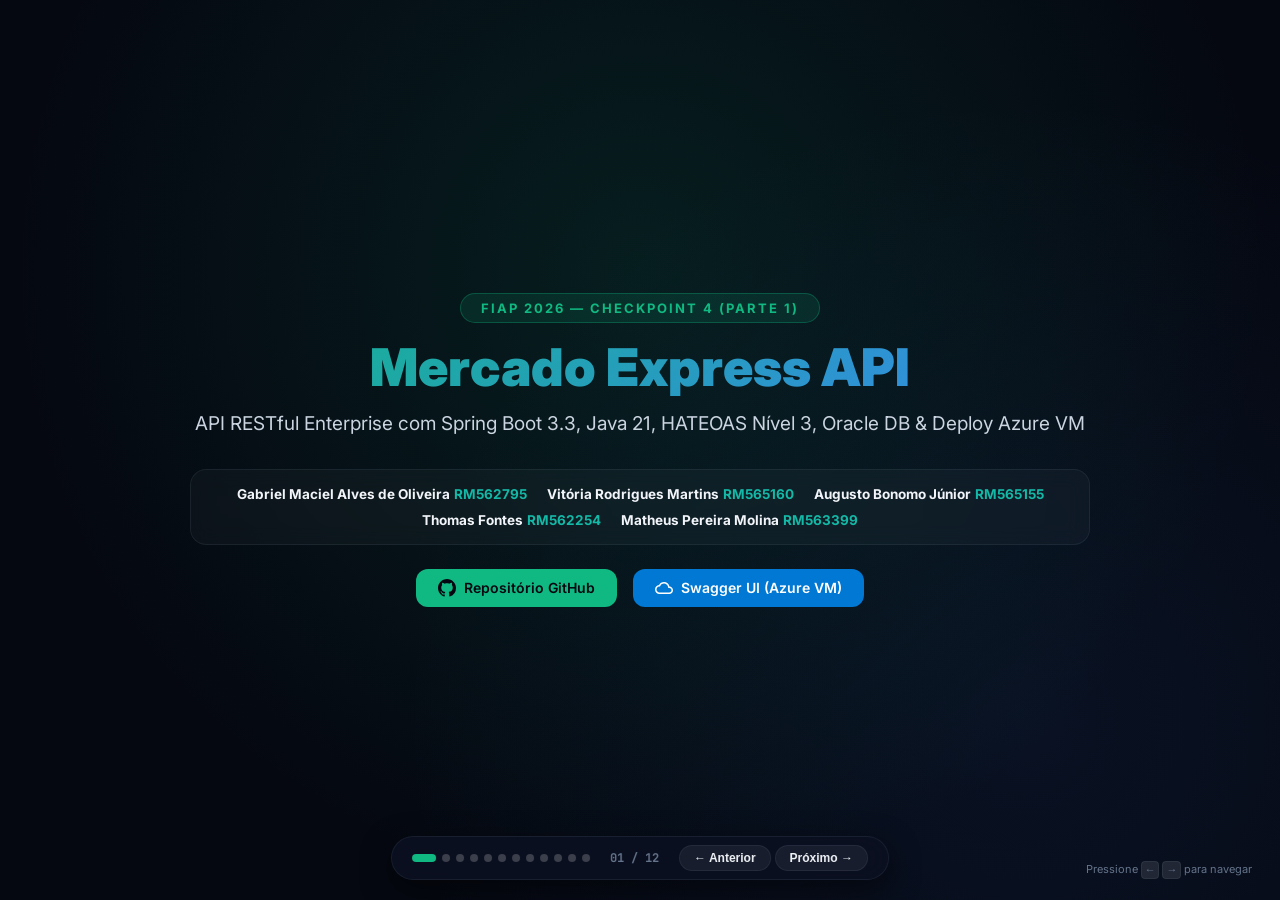
==== commit 9c207395: "docs: adicionar slide dedicado para explicacao de HATEOAS Nivel 3" ====
--- a/apresentacao-cp4.html
+++ b/apresentacao-cp4.html
@@ -531,10 +531,35 @@
       </div>
     </div>
 
-    <!-- ========== SLIDE 3: FLUXO COMPLETO DA ARQUITETURA ========== -->
-    <div class="slide">
-      <div class="slide-inner">
-        <div class="section-label">02 // FLUXO DA ARQUITETURA</div>
+    <!-- ========== SLIDE 3: O QUE É HATEOAS (DEDICADO) ========== -->
+    <div class="slide">
+      <div class="slide-inner">
+        <div class="section-label">02 // CONCEITO CHAVE</div>
+        <h2 class="slide-title">O que é <span class="highlight-gradient">HATEOAS Nível 3</span>?</h2>
+        <div class="cards-grid">
+          <div class="card">
+            <div class="card-icon">🌐</div>
+            <div class="card-title">Nível 3 de Richardson</div>
+            <div class="card-text"><strong>Hypermedia As The Engine Of Application State</strong>. É o nível máximo de maturidade REST, onde a própria API guia o cliente fornecendo hiperlinks navegáveis (<span class="inline-code">_links</span>).</div>
+          </div>
+          <div class="card">
+            <div class="card-icon">🔗</div>
+            <div class="card-title">Navegabilidade Autodocumentada</div>
+            <div class="card-text">Em vez de o cliente hardcodar URLs, o JSON retornado informa exatamente onde acessar (<span class="inline-code">self</span>), consultar todos (<span class="inline-code">todos-produtos</span>), atualizar (<span class="inline-code">atualizar</span>) e excluir (<span class="inline-code">deletar</span>).</div>
+          </div>
+          <div class="card">
+            <div class="card-icon">⚙️</div>
+            <div class="card-title">Padrão Assembler Limpo</div>
+            <div class="card-text">Usamos <span class="inline-code">MercadoModelAssembler</span> com <span class="inline-code">RepresentationModelAssemblerSupport</span> e reflexão Java (<span class="inline-code">methodOn</span>) para zero acoplamento de Strings.</div>
+          </div>
+        </div>
+      </div>
+    </div>
+
+    <!-- ========== SLIDE 4: FLUXO COMPLETO DA ARQUITETURA ========== -->
+    <div class="slide">
+      <div class="slide-inner">
+        <div class="section-label">03 // FLUXO DA ARQUITETURA</div>
         <h2 class="slide-title">Jornada de uma Requisição <span class="highlight-gradient">Passo a Passo</span></h2>
         <div class="flow-diagram">
 [ Cliente / Browser / Postman ]
@@ -565,10 +590,10 @@
       </div>
     </div>
 
-    <!-- ========== SLIDE 4: PASSO 1 - REQUISIÇÃO HTTP ========== -->
-    <div class="slide">
-      <div class="slide-inner">
-        <div class="section-label">03 // CAMADA 1 — REQUISIÇÃO HTTP</div>
+    <!-- ========== SLIDE 5: PASSO 1 - REQUISIÇÃO HTTP ========== -->
+    <div class="slide">
+      <div class="slide-inner">
+        <div class="section-label">04 // CAMADA 1 — REQUISIÇÃO HTTP</div>
         <div class="flow-step-banner">
           <div class="step-number-badge">1</div>
           <div class="step-banner-info">
@@ -591,10 +616,10 @@
       </div>
     </div>
 
-    <!-- ========== SLIDE 5: PASSO 2 - CONTROLLER ========== -->
-    <div class="slide">
-      <div class="slide-inner">
-        <div class="section-label">04 // CAMADA 2 — REST CONTROLLER</div>
+    <!-- ========== SLIDE 6: PASSO 2 - CONTROLLER ========== -->
+    <div class="slide">
+      <div class="slide-inner">
+        <div class="section-label">05 // CAMADA 2 — REST CONTROLLER</div>
         <div class="flow-step-banner">
           <div class="step-number-badge">2</div>
           <div class="step-banner-info">
@@ -620,10 +645,10 @@
       </div>
     </div>
 
-    <!-- ========== SLIDE 6: PASSO 3 - SERVICE ========== -->
-    <div class="slide">
-      <div class="slide-inner">
-        <div class="section-label">05 // CAMADA 3 — SERVICE & REGRA DE NEGÓCIO</div>
+    <!-- ========== SLIDE 7: PASSO 3 - SERVICE ========== -->
+    <div class="slide">
+      <div class="slide-inner">
+        <div class="section-label">06 // CAMADA 3 — SERVICE & REGRA DE NEGÓCIO</div>
         <div class="flow-step-banner">
           <div class="step-number-badge">3</div>
           <div class="step-banner-info">
@@ -654,10 +679,10 @@
       </div>
     </div>
 
-    <!-- ========== SLIDE 7: PASSO 4 - REPOSITORY & ORACLE ========== -->
-    <div class="slide">
-      <div class="slide-inner">
-        <div class="section-label">06 // CAMADA 4 — PERSISTÊNCIA & ORACLE DB</div>
+    <!-- ========== SLIDE 8: PASSO 4 - REPOSITORY & ORACLE ========== -->
+    <div class="slide">
+      <div class="slide-inner">
+        <div class="section-label">07 // CAMADA 4 — PERSISTÊNCIA & ORACLE DB</div>
         <div class="flow-step-banner">
           <div class="step-number-badge">4</div>
           <div class="step-banner-info">
@@ -673,10 +698,10 @@
       </div>
     </div>
 
-    <!-- ========== SLIDE 8: PASSO 5 - HATEOAS ASSEMBLER ========== -->
-    <div class="slide">
-      <div class="slide-inner">
-        <div class="section-label">07 // CAMADA 5 — MONTAGEM HATEOAS NÍVEL 3</div>
+    <!-- ========== SLIDE 9: PASSO 5 - HATEOAS ASSEMBLER ========== -->
+    <div class="slide">
+      <div class="slide-inner">
+        <div class="section-label">08 // CAMADA 5 — MONTAGEM HATEOAS NÍVEL 3</div>
         <div class="flow-step-banner">
           <div class="step-number-badge">5</div>
           <div class="step-banner-info">
@@ -700,10 +725,10 @@
       </div>
     </div>
 
-    <!-- ========== SLIDE 9: PASSO 6 - RESPOSTA HTTP 201 CREATED ========== -->
-    <div class="slide">
-      <div class="slide-inner">
-        <div class="section-label">08 // RETORNO FINAL — HTTP 201 CREATED</div>
+    <!-- ========== SLIDE 10: PASSO 6 - RESPOSTA HTTP 201 CREATED ========== -->
+    <div class="slide">
+      <div class="slide-inner">
+        <div class="section-label">09 // RETORNO FINAL — HTTP 201 CREATED</div>
         <div class="flow-step-banner">
           <div class="step-number-badge">6</div>
           <div class="step-banner-info">
@@ -733,10 +758,10 @@
       </div>
     </div>
 
-    <!-- ========== SLIDE 10: INFRAESTRUTURA & AZURE DEPLOY ========== -->
-    <div class="slide">
-      <div class="slide-inner">
-        <div class="section-label">09 // CLOUD & DEVOPS</div>
+    <!-- ========== SLIDE 11: INFRAESTRUTURA & AZURE DEPLOY ========== -->
+    <div class="slide">
+      <div class="slide-inner">
+        <div class="section-label">10 // CLOUD & DEVOPS</div>
         <h2 class="slide-title">Infraestrutura Azure & <span class="highlight-azure">Docker Multi-Stage</span></h2>
         <div class="cards-grid">
           <div class="card">
@@ -758,10 +783,10 @@
       </div>
     </div>
 
-    <!-- ========== SLIDE 11: CONCLUSÃO E EVIDÊNCIAS ========== -->
+    <!-- ========== SLIDE 12: CONCLUSÃO E EVIDÊNCIAS ========== -->
     <div class="slide">
       <div class="slide-inner" style="text-align:center">
-        <div class="section-label">10 // CONCLUSÃO</div>
+        <div class="section-label">11 // CONCLUSÃO</div>
         <h2 class="slide-title">Projeto Concluído com <span class="highlight-gradient">100% de Conformidade</span></h2>
         <div class="img-grid" style="margin-bottom:24px">
           <div class="img-card">
@@ -788,7 +813,7 @@
   <!-- Navigation Bar -->
   <div class="nav-bar">
     <div class="nav-dots" id="navDots"></div>
-    <div class="nav-counter" id="navCounter">01 / 11</div>
+    <div class="nav-counter" id="navCounter">01 / 12</div>
     <div class="nav-buttons">
       <button class="nav-btn" id="prevBtn" onclick="changeSlide(-1)">← Anterior</button>
       <button class="nav-btn" id="nextBtn" onclick="changeSlide(1)">Próximo →</button>
